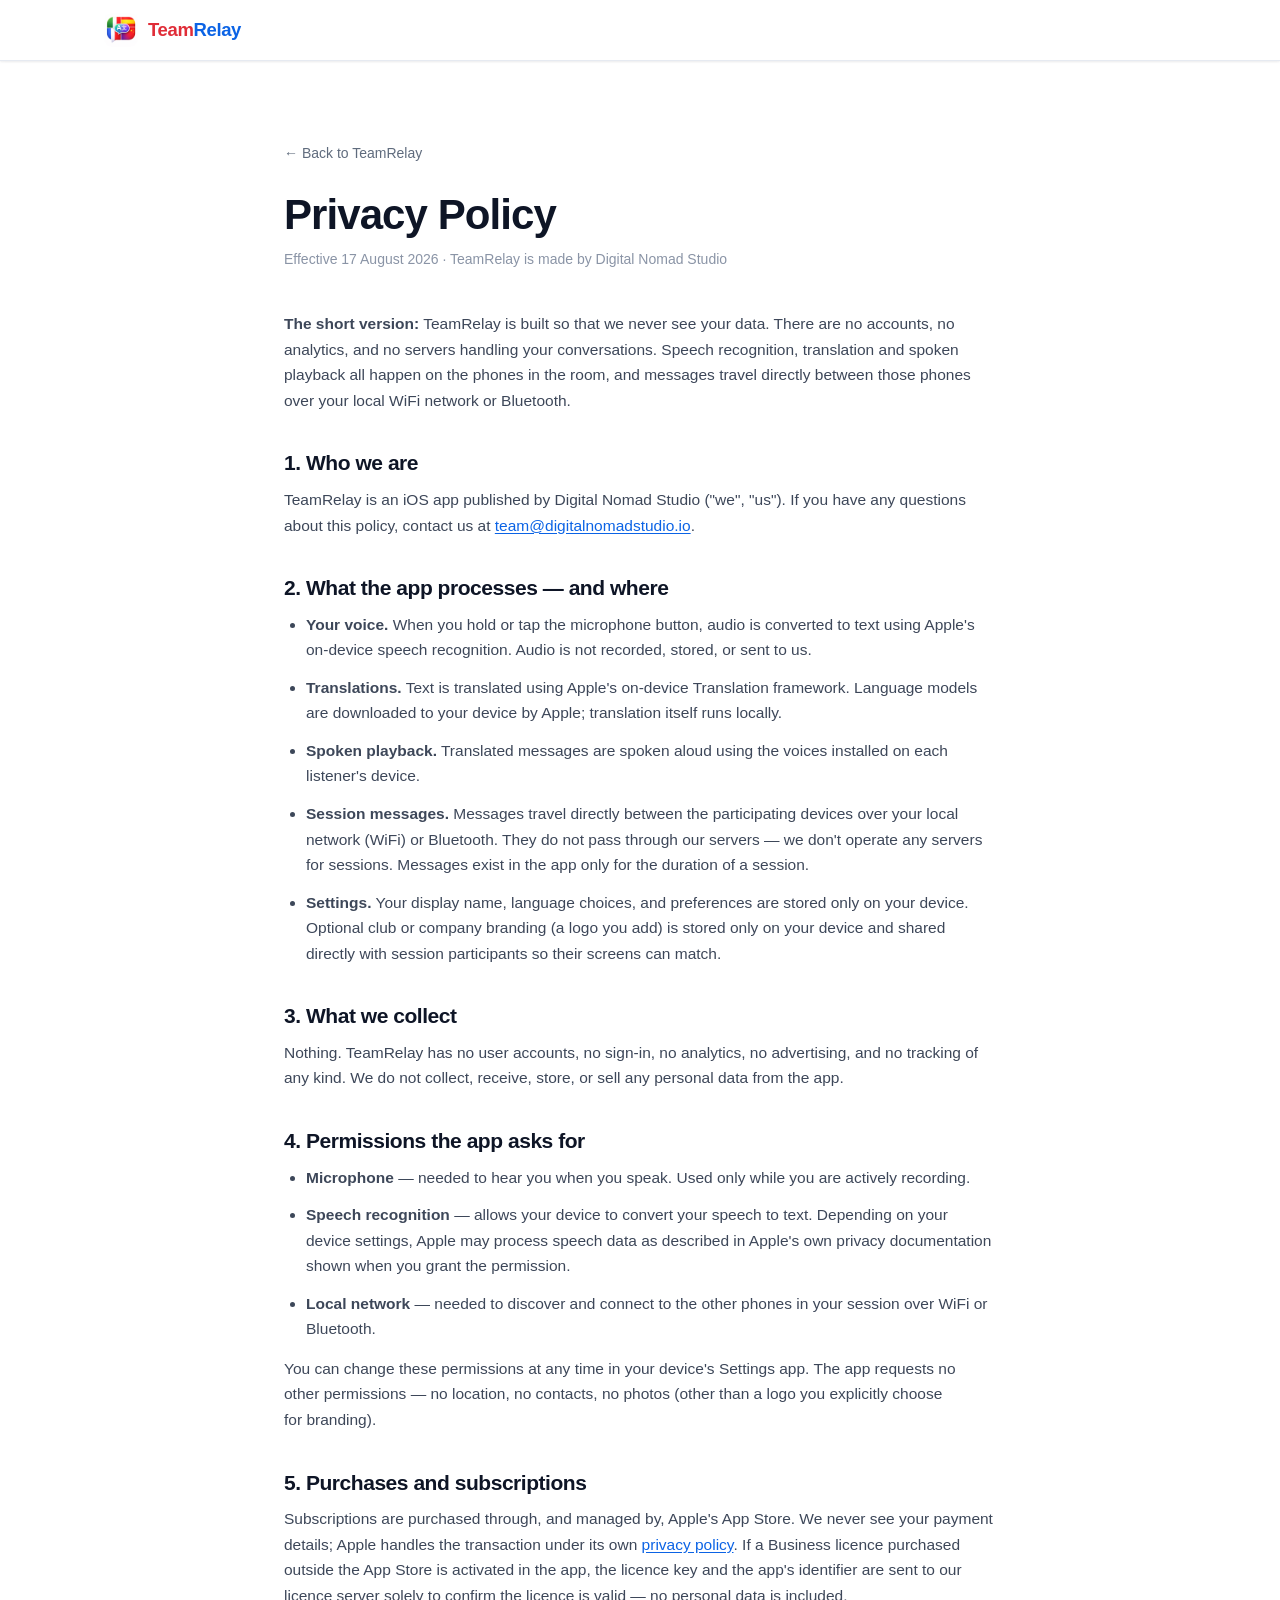
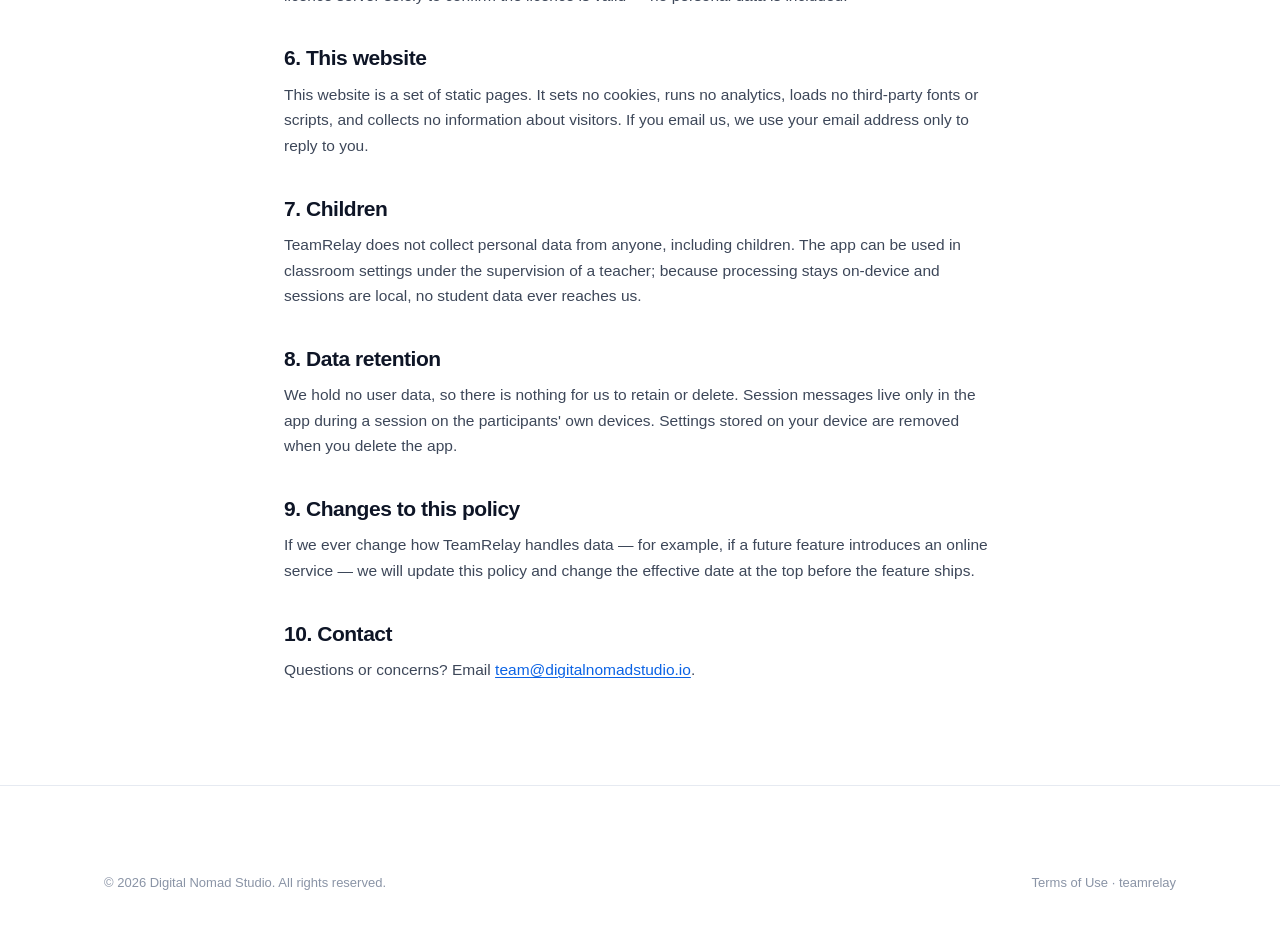
==== privacy/index.html @ 7de5aa89 "Light professional redesign with real app screenshots, privacy policy and terms Complete rebuild of " ====
<!DOCTYPE html>
<html lang="en">
<head>
    <meta charset="UTF-8">
    <meta name="viewport" content="width=device-width, initial-scale=1.0">
    <title>Privacy Policy — TeamRelay</title>
    <meta name="description" content="TeamRelay's privacy policy. TeamRelay processes speech, translation and voice entirely on-device and collects no personal data.">
    <meta name="theme-color" content="#ffffff">
    <link rel="canonical" href="https://digitalnomadstudio.io/teamrelay/privacy/">
    <link rel="icon" type="image/png" sizes="64x64" href="../assets/teamrelay-icon-64.png">
    <link rel="apple-touch-icon" href="../assets/teamrelay-icon-180.png">
    <link rel="stylesheet" href="../styles.css">
</head>
<body>
    <nav class="nav scrolled" aria-label="Main">
        <div class="nav-inner">
            <a href="../" class="brand" aria-label="TeamRelay home">
                <img src="../assets/teamrelay-icon-180.png" alt="" class="brand-mark" width="34" height="34">
                <span class="brand-name">Team<span class="brand-name-accent">Relay</span></span>
            </a>
        </div>
    </nav>

    <main class="legal">
        <a class="legal-back" href="../">← Back to TeamRelay</a>
        <h1>Privacy Policy</h1>
        <p class="legal-meta">Effective 17 August 2026 · TeamRelay is made by Digital Nomad Studio</p>

        <p><strong>The short version:</strong> TeamRelay is built so that we never see your data. There are no accounts, no analytics, and no servers handling your conversations. Speech recognition, translation and spoken playback all happen on the phones in the room, and messages travel directly between those phones over your local WiFi network or Bluetooth.</p>

        <h2>1. Who we are</h2>
        <p>TeamRelay is an iOS app published by Digital Nomad Studio ("we", "us"). If you have any questions about this policy, contact us at <a href="mailto:team@digitalnomadstudio.io">team@digitalnomadstudio.io</a>.</p>

        <h2>2. What the app processes — and where</h2>
        <ul>
            <li><strong>Your voice.</strong> When you hold or tap the microphone button, audio is converted to text using Apple's on-device speech recognition. Audio is not recorded, stored, or sent to us.</li>
            <li><strong>Translations.</strong> Text is translated using Apple's on-device Translation framework. Language models are downloaded to your device by Apple; translation itself runs locally.</li>
            <li><strong>Spoken playback.</strong> Translated messages are spoken aloud using the voices installed on each listener's device.</li>
            <li><strong>Session messages.</strong> Messages travel directly between the participating devices over your local network (WiFi) or Bluetooth. They do not pass through our servers — we don't operate any servers for sessions. Messages exist in the app only for the duration of a session.</li>
            <li><strong>Settings.</strong> Your display name, language choices, and preferences are stored only on your device. Optional club or company branding (a logo you add) is stored only on your device and shared directly with session participants so their screens can match.</li>
        </ul>

        <h2>3. What we collect</h2>
        <p>Nothing. TeamRelay has no user accounts, no sign-in, no analytics, no advertising, and no tracking of any kind. We do not collect, receive, store, or sell any personal data from the app.</p>

        <h2>4. Permissions the app asks for</h2>
        <ul>
            <li><strong>Microphone</strong> — needed to hear you when you speak. Used only while you are actively recording.</li>
            <li><strong>Speech recognition</strong> — allows your device to convert your speech to text. Depending on your device settings, Apple may process speech data as described in Apple's own privacy documentation shown when you grant the permission.</li>
            <li><strong>Local network</strong> — needed to discover and connect to the other phones in your session over WiFi or Bluetooth.</li>
        </ul>
        <p>You can change these permissions at any time in your device's Settings app. The app requests no other permissions — no location, no contacts, no photos (other than a logo you explicitly choose for branding).</p>

        <h2>5. Purchases and subscriptions</h2>
        <p>Subscriptions are purchased through, and managed by, Apple's App Store. We never see your payment details; Apple handles the transaction under its own <a href="https://www.apple.com/legal/privacy/">privacy policy</a>. If a Business licence purchased outside the App Store is activated in the app, the licence key and the app's identifier are sent to our licence server solely to confirm the licence is valid — no personal data is included.</p>

        <h2>6. This website</h2>
        <p>This website is a set of static pages. It sets no cookies, runs no analytics, loads no third-party fonts or scripts, and collects no information about visitors. If you email us, we use your email address only to reply to you.</p>

        <h2>7. Children</h2>
        <p>TeamRelay does not collect personal data from anyone, including children. The app can be used in classroom settings under the supervision of a teacher; because processing stays on-device and sessions are local, no student data ever reaches us.</p>

        <h2>8. Data retention</h2>
        <p>We hold no user data, so there is nothing for us to retain or delete. Session messages live only in the app during a session on the participants' own devices. Settings stored on your device are removed when you delete the app.</p>

        <h2>9. Changes to this policy</h2>
        <p>If we ever change how TeamRelay handles data — for example, if a future feature introduces an online service — we will update this policy and change the effective date at the top before the feature ships.</p>

        <h2>10. Contact</h2>
        <p>Questions or concerns? Email <a href="mailto:team@digitalnomadstudio.io">team@digitalnomadstudio.io</a>.</p>
    </main>

    <footer class="footer">
        <div class="container footer-bottom">
            <p>&copy; 2026 Digital Nomad Studio. All rights reserved.</p>
            <p><a href="../terms/">Terms of Use</a> · <a href="../">teamrelay</a></p>
        </div>
    </footer>
</body>
</html>
---- styles.css ----
/* ==========================================================================
   TeamRelay — marketing site (light, professional)
   No frameworks, no webfonts, no animation libraries. Content is fully
   readable with JavaScript disabled; reveals are a progressive enhancement.
   ========================================================================== */

:root {
    /* Brand */
    --red: #e02d38;
    --blue: #0b63e5;
    --blue-deep: #0a53bd;
    --teal: #0fb5c2;

    /* Ink & surfaces */
    --ink: #0e1526;
    --ink-2: #3d4759;
    --muted: #5f6b7d;
    --faint: #8a94a6;
    --bg: #ffffff;
    --soft: #f6f8fb;
    --line: #e6eaf1;
    --card: #ffffff;

    --grad-brand: linear-gradient(100deg, var(--red) 0%, #ff7a3d 45%, var(--blue) 100%);

    --font: -apple-system, BlinkMacSystemFont, 'Segoe UI', Roboto, 'Helvetica Neue', Arial, sans-serif;

    --r: 14px;
    --r-lg: 20px;
    --shadow-sm: 0 1px 2px rgba(14, 21, 38, 0.05), 0 1px 3px rgba(14, 21, 38, 0.04);
    --shadow: 0 10px 30px -12px rgba(14, 21, 38, 0.16);
    --maxw: 1120px;
}

/* ---------- Reset ---------- */
* { margin: 0; padding: 0; box-sizing: border-box; }
html { scroll-behavior: smooth; scroll-padding-top: 84px; -webkit-text-size-adjust: 100%; }
body {
    font-family: var(--font);
    color: var(--ink-2);
    background: var(--bg);
    line-height: 1.65;
    -webkit-font-smoothing: antialiased;
    text-rendering: optimizeLegibility;
}
img { max-width: 100%; display: block; }
a { color: inherit; text-decoration: none; }
button { font: inherit; color: inherit; background: none; border: 0; cursor: pointer; }
h1, h2, h3, h4 { color: var(--ink); line-height: 1.12; letter-spacing: -0.022em; font-weight: 700; text-wrap: balance; }
p { text-wrap: pretty; }
:focus-visible { outline: 2px solid var(--blue); outline-offset: 3px; border-radius: 4px; }
.visually-hidden {
    position: absolute; width: 1px; height: 1px; margin: -1px; padding: 0;
    overflow: hidden; clip: rect(0 0 0 0); white-space: nowrap; border: 0;
}
.skip-link {
    position: fixed; top: 10px; left: 10px; z-index: 300;
    background: var(--ink); color: #fff;
    padding: 10px 18px; border-radius: 100px;
    transform: translateY(-64px); transition: transform .2s;
}
.skip-link:focus { transform: none; }

.container { width: 100%; max-width: var(--maxw); margin: 0 auto; padding: 0 24px; }
.section { padding: clamp(72px, 10vw, 120px) 0; }
.section-soft { background: var(--soft); }

.section-head { max-width: 660px; margin: 0 auto clamp(40px, 6vw, 64px); text-align: center; }
.kicker {
    display: inline-block; font-size: 13px; font-weight: 700;
    letter-spacing: .1em; text-transform: uppercase;
    color: var(--blue); margin-bottom: 14px;
}
.section-title { font-size: clamp(28px, 4vw, 42px); margin-bottom: 14px; }
.section-sub { font-size: clamp(16px, 1.6vw, 18px); color: var(--muted); }
.grad-text {
    background: var(--grad-brand);
    -webkit-background-clip: text; background-clip: text; color: transparent;
}

/* ---------- Buttons ---------- */
.btn {
    display: inline-flex; align-items: center; justify-content: center; gap: 9px;
    font-weight: 600; font-size: 15.5px;
    padding: 13px 26px; border-radius: 100px; border: 1px solid transparent;
    transition: background .2s, border-color .2s, transform .2s, box-shadow .2s;
    white-space: nowrap;
}
.btn-primary { background: var(--blue); color: #fff; box-shadow: 0 6px 16px -8px rgba(11, 99, 229, 0.5); }
.btn-primary:hover { background: var(--blue-deep); transform: translateY(-1px); }
.btn-ghost { color: var(--ink); border-color: var(--line); background: var(--bg); }
.btn-ghost:hover { border-color: #cfd6e1; background: var(--soft); }
.btn-dark { background: var(--ink); color: #fff; }
.btn-dark:hover { background: #1c2740; transform: translateY(-1px); }
.btn-lg { padding: 15px 30px; font-size: 16px; }
.btn-sm { padding: 9px 20px; font-size: 14px; }
.btn-block { width: 100%; }

/* ---------- Nav ---------- */
.nav {
    position: fixed; inset: 0 0 auto 0; z-index: 200;
    background: rgba(255, 255, 255, 0.85);
    backdrop-filter: saturate(160%) blur(14px);
    -webkit-backdrop-filter: saturate(160%) blur(14px);
    border-bottom: 1px solid transparent;
    transition: border-color .25s, box-shadow .25s;
}
.nav.scrolled { border-bottom-color: var(--line); box-shadow: var(--shadow-sm); }
.nav-inner {
    max-width: var(--maxw); margin: 0 auto; padding: 13px 24px;
    display: flex; align-items: center; gap: 26px;
}
.brand { display: inline-flex; align-items: center; gap: 10px; }
.brand-mark { width: 34px; height: 34px; border-radius: 8px; }
.brand-name { font-size: 18.5px; font-weight: 800; letter-spacing: -0.02em; color: var(--red); }
.brand-name-accent { color: var(--blue); }
.nav-links { display: flex; gap: 26px; margin-left: 12px; }
.nav-links a { font-size: 14.5px; font-weight: 500; color: var(--ink-2); transition: color .2s; }
.nav-links a:hover { color: var(--ink); }
.nav-cta { margin-left: auto; }
.nav-toggle { display: none; margin-left: auto; flex-direction: column; gap: 5px; padding: 10px; }
.nav-toggle span { width: 22px; height: 2px; background: var(--ink); border-radius: 2px; transition: transform .3s, opacity .3s; }
.nav-toggle[aria-expanded="true"] span:nth-child(1) { transform: translateY(7px) rotate(45deg); }
.nav-toggle[aria-expanded="true"] span:nth-child(2) { opacity: 0; }
.nav-toggle[aria-expanded="true"] span:nth-child(3) { transform: translateY(-7px) rotate(-45deg); }
.nav-mobile {
    display: none; flex-direction: column; gap: 2px; padding: 4px 24px 20px;
    background: #fff; border-bottom: 1px solid var(--line);
}
.nav-mobile a { padding: 12px 4px; font-weight: 600; color: var(--ink-2); border-bottom: 1px solid var(--line); }
.nav-mobile a:last-child { border: 0; margin-top: 10px; color: #fff; }
.nav.open .nav-mobile { display: flex; }

/* ---------- Device frame ---------- */
.device {
    position: relative;
    background: linear-gradient(150deg, #33394a 0%, #14181f 62%);
    border-radius: 14% / 6.4%;
    padding: 2.7%;
    box-shadow: 0 24px 48px -20px rgba(14, 21, 38, 0.35), inset 0 0 0 1.5px rgba(255, 255, 255, 0.08);
}
.device-screen { position: relative; border-radius: 10.8% / 5%; overflow: hidden; background: #fff; container-type: inline-size; }
.device-screen img { width: 100%; height: auto; }
.phone-caption { margin-top: 14px; text-align: center; font-size: 13.5px; color: var(--muted); }
.phone-caption strong { display: block; font-size: 14px; color: var(--ink); font-weight: 600; }

/* ---------- Hero ---------- */
.hero { padding: 148px 0 clamp(64px, 8vw, 96px); text-align: center; }
.eyebrow {
    display: inline-flex; align-items: center; gap: 8px;
    font-size: 13px; font-weight: 600; color: var(--ink-2);
    padding: 7px 15px; border-radius: 100px;
    background: var(--soft); border: 1px solid var(--line);
    margin-bottom: 24px;
}
.eyebrow .dot { width: 7px; height: 7px; border-radius: 50%; background: #18b57c; }
.hero-title { font-size: clamp(36px, 5.6vw, 62px); font-weight: 800; letter-spacing: -0.03em; max-width: 820px; margin: 0 auto 20px; }
.hero-sub { font-size: clamp(16.5px, 1.7vw, 19px); color: var(--muted); max-width: 620px; margin: 0 auto 30px; }
.hero-cta { display: flex; flex-wrap: wrap; justify-content: center; gap: 12px; margin-bottom: 26px; }
.hero-badges { display: flex; flex-wrap: wrap; justify-content: center; gap: 8px; margin-bottom: clamp(44px, 6vw, 64px); }
.badge {
    display: inline-flex; align-items: center; gap: 7px;
    font-size: 13px; font-weight: 500; color: var(--ink-2);
    padding: 7px 13px; border-radius: 100px;
    background: var(--soft); border: 1px solid var(--line);
}
.badge svg { color: var(--blue); flex-shrink: 0; }

.hero-phones { display: flex; justify-content: center; align-items: flex-end; gap: clamp(18px, 3.5vw, 40px); }
.hero-phone { flex: 0 0 auto; }
.hero-phone.is-listener { width: clamp(150px, 17vw, 196px); }
.hero-phone.is-host { width: clamp(200px, 22vw, 250px); }

/* ---------- USP ---------- */
.usp-cards { display: grid; grid-template-columns: 1fr 1fr; gap: 20px; max-width: 900px; margin: 0 auto; }
.usp-card {
    background: var(--card); border: 1px solid var(--line); border-radius: var(--r-lg);
    padding: 34px 30px; text-align: center; box-shadow: var(--shadow-sm);
}
.usp-card-hero { border-color: rgba(11, 99, 229, 0.35); box-shadow: 0 14px 34px -18px rgba(11, 99, 229, 0.35); }
.usp-badge {
    display: inline-block; font-size: 11.5px; font-weight: 700; letter-spacing: .06em;
    text-transform: uppercase; padding: 6px 13px; border-radius: 100px;
    background: var(--soft); color: var(--muted); margin-bottom: 22px;
}
.usp-card-hero .usp-badge { background: var(--blue); color: #fff; }
.usp-diagram { display: flex; align-items: center; justify-content: center; gap: 12px; height: 54px; margin-bottom: 18px; }
.usp-node { font-size: 27px; line-height: 1; }
.usp-arrow { color: var(--faint); font-size: 22px; }
.usp-fan { display: flex; flex-direction: column; gap: 4px; }
.usp-ray { width: 26px; height: 3px; border-radius: 3px; background: var(--grad-brand); }
.usp-ray:nth-child(1) { transform: rotate(-13deg); }
.usp-ray:nth-child(3) { transform: rotate(13deg); }
.usp-flags { font-size: 19px; letter-spacing: 2px; }
.usp-card h3 { font-size: 21px; margin-bottom: 9px; }
.usp-card p { font-size: 15px; color: var(--muted); max-width: 360px; margin: 0 auto; }
.usp-card-hero p strong { color: var(--ink); }

/* ---------- Worlds (tabs) ---------- */
.worlds-tabs {
    display: flex; flex-wrap: wrap; justify-content: center; gap: 6px;
    margin: 0 auto clamp(32px, 4vw, 46px);
    background: var(--soft); border: 1px solid var(--line);
    border-radius: 100px; padding: 5px; width: max-content; max-width: 100%;
}
.worlds-tabs [role="tab"] {
    padding: 9px 18px; border-radius: 100px; min-height: 42px;
    font-size: 14px; font-weight: 600; color: var(--ink-2);
    transition: background .2s, color .2s, box-shadow .2s;
}
.worlds-tabs [role="tab"]:hover { color: var(--ink); }
.worlds-tabs [role="tab"][aria-selected="true"] {
    background: #fff; color: var(--ink); box-shadow: var(--shadow-sm);
    border: 1px solid var(--line);
}
.world-panel { display: grid; grid-template-columns: 0.85fr 1.15fr; gap: clamp(28px, 5vw, 60px); align-items: center; }
.world-panel[hidden] { display: none; }
.wp-copy h3 { font-size: clamp(24px, 3vw, 32px); margin-bottom: 13px; }
.wp-copy .wp-blurb { font-size: 16px; color: var(--muted); margin-bottom: 20px; max-width: 440px; }
.wp-quote {
    display: flex; gap: 11px; align-items: flex-start;
    font-size: 14.5px; color: var(--ink-2);
    padding: 12px 15px; border-radius: var(--r);
    background: var(--soft); border: 1px solid var(--line);
    margin-bottom: 9px; max-width: 430px;
}
.wp-quote .flag { font-size: 18px; line-height: 1.4; flex-shrink: 0; }
.wp-devices { display: flex; justify-content: center; align-items: flex-end; gap: clamp(14px, 2vw, 24px); }
.wp-devices figure { flex: 0 0 auto; margin: 0; }
.wp-host { width: clamp(180px, 20vw, 224px); }
.wp-listener { width: clamp(140px, 15vw, 176px); }

/* ---------- Playground ---------- */
.pg-controls {
    max-width: 860px; margin: 0 auto clamp(32px, 4vw, 48px);
    background: var(--card); border: 1px solid var(--line); border-radius: var(--r-lg);
    box-shadow: var(--shadow-sm);
    padding: 24px clamp(18px, 3vw, 28px);
    display: flex; flex-direction: column; gap: 18px;
}
.pg-row { display: flex; flex-wrap: wrap; align-items: center; gap: 8px; }
.pg-row-label {
    font-size: 12px; font-weight: 700; letter-spacing: .07em; text-transform: uppercase;
    color: var(--faint); flex: 0 0 100%;
}
.chip {
    padding: 9px 17px; border-radius: 100px; min-height: 42px;
    font-size: 14px; font-weight: 600; color: var(--ink-2);
    border: 1px solid var(--line); background: var(--bg);
    transition: border-color .2s, background .2s, color .2s;
}
.chip:hover { border-color: #cfd6e1; }
.chip[aria-checked="true"] { background: var(--ink); border-color: var(--ink); color: #fff; }
.pg-langs { display: flex; flex-wrap: wrap; gap: 14px 26px; }
.pg-langs label { display: inline-flex; align-items: center; gap: 9px; font-size: 14px; color: var(--ink-2); font-weight: 500; }
.pg-select {
    appearance: none; -webkit-appearance: none;
    background: var(--bg) url("data:image/svg+xml,%3Csvg xmlns='http://www.w3.org/2000/svg' width='12' height='8' viewBox='0 0 12 8'%3E%3Cpath d='M1 1l5 5 5-5' fill='none' stroke='%235f6b7d' stroke-width='2' stroke-linecap='round'/%3E%3C/svg%3E") no-repeat right 13px center;
    color: var(--ink); font: 600 14px var(--font);
    padding: 10px 38px 10px 15px; border-radius: 11px;
    border: 1px solid var(--line); min-height: 42px;
}
.pg-select:hover { border-color: #cfd6e1; }

.pg-stage { display: flex; justify-content: center; align-items: flex-start; gap: clamp(18px, 3.5vw, 44px); }
.pg-phone { position: relative; flex: 0 0 auto; margin: 0; }
.pg-host { width: clamp(190px, 21vw, 234px); }
.pg-listener { width: clamp(170px, 18.5vw, 210px); margin-top: 26px; }
.pg-pill {
    position: absolute; z-index: 5; left: 50%; transform: translateX(-50%);
    bottom: 23%;
    display: inline-flex; align-items: center; gap: 7px;
    max-width: 88%;
    padding: 7px 13px; border-radius: 100px;
    background: rgba(14, 21, 38, 0.92);
    font-size: clamp(10px, 3.8cqi, 12.5px); font-weight: 600; color: #fff;
    white-space: nowrap; overflow: hidden; text-overflow: ellipsis;
}
.pg-pill .pill-dot { width: 6px; height: 6px; border-radius: 50%; background: #ff5b5b; flex-shrink: 0; }
.pg-overlay { position: absolute; inset: 17.5% 5.5% auto; z-index: 4; }
.app-bubble {
    background: #fff; border-radius: 4cqi; padding: 4cqi;
    box-shadow: 0 1.5cqi 3cqi rgba(12, 19, 38, 0.09);
    color: #0c1326; text-align: left;
    font-family: var(--font);
}
.ab-head { display: flex; align-items: center; gap: 2cqi; margin-bottom: 2.6cqi; }
.ab-avatar {
    width: 7cqi; height: 7cqi; border-radius: 50%; flex-shrink: 0;
    display: grid; place-items: center;
    font-size: 3cqi; font-weight: 700;
    background: rgba(11, 99, 229, 0.12); color: #0b63e5;
}
.ab-avatar.neutral { background: rgba(108, 118, 137, 0.14); color: #6b7689; }
.ab-name { font-size: 3.7cqi; font-weight: 600; color: #0c1326; }
.ab-chip {
    font-size: 2.6cqi; font-weight: 500; color: #0b63e5;
    background: rgba(11, 99, 229, 0.1); padding: 0.8cqi 2cqi; border-radius: 100px;
}
.ab-chip[hidden] { display: none; }
.ab-time { margin-left: auto; font-size: 2.7cqi; color: #6b7689; }
.ab-body { display: flex; gap: 2cqi; align-items: flex-start; }
.ab-flag { font-size: 4.6cqi; line-height: 1.35; }
.ab-text { font-size: 4.1cqi; line-height: 1.4; color: #0c1326; }
.ab-orig { display: flex; align-items: center; justify-content: space-between; margin-top: 3cqi; font-size: 2.9cqi; color: #6b7689; }
.pg-speaker {
    display: inline-flex; align-items: center; gap: 7px;
    margin: 12px auto 0; padding: 9px 16px; min-height: 40px;
    border-radius: 100px; font-size: 13px; font-weight: 600;
    color: var(--ink); background: var(--bg); border: 1px solid var(--line);
    transition: border-color .2s, background .2s;
}
.pg-speaker:hover { border-color: #cfd6e1; background: var(--soft); }
.pg-speaker[aria-pressed="true"] { background: var(--blue); border-color: var(--blue); color: #fff; }
.pg-speaker[hidden] { display: none; }
.pg-listener-col { display: flex; flex-direction: column; align-items: center; }
.pg-note { text-align: center; margin-top: 26px; font-size: 13.5px; color: var(--faint); }

/* ---------- How it works ---------- */
.steps { display: grid; grid-template-columns: repeat(4, 1fr); gap: 24px; }
.step { text-align: center; padding: 0 4px; }
.step-num {
    width: 44px; height: 44px; border-radius: 50%; margin: 0 auto 16px;
    display: grid; place-items: center;
    font-weight: 700; font-size: 17px; color: var(--blue);
    background: #fff; border: 1.5px solid rgba(11, 99, 229, 0.35);
}
.step h3 { font-size: 17.5px; margin-bottom: 7px; }
.step p { font-size: 14px; color: var(--muted); margin-bottom: 18px; }
.step .device { width: min(158px, 70%); margin: 0 auto; }

/* ---------- Features ---------- */
.features-grid { display: grid; grid-template-columns: repeat(3, 1fr); gap: 20px; }
.feature-card {
    background: var(--card); border: 1px solid var(--line); border-radius: var(--r-lg);
    padding: 28px 26px; box-shadow: var(--shadow-sm);
    transition: transform .25s, box-shadow .25s;
}
.feature-card:hover { transform: translateY(-3px); box-shadow: var(--shadow); }
.feature-icon {
    width: 44px; height: 44px; border-radius: 12px; margin-bottom: 16px;
    display: grid; place-items: center; color: var(--blue);
    background: rgba(11, 99, 229, 0.09);
}
.feature-card h3 { font-size: 17.5px; margin-bottom: 7px; }
.feature-card p { font-size: 14.5px; color: var(--muted); }

/* ---------- Languages ---------- */
.lang-grid { display: grid; grid-template-columns: repeat(7, 1fr); gap: 12px; }
.lang-card {
    padding: 18px 8px; text-align: center; border-radius: var(--r);
    background: var(--card); border: 1px solid var(--line);
}
.lang-card .flag { font-size: 27px; line-height: 1; margin-bottom: 8px; }
.lang-card .l-name { font-size: 13px; font-weight: 600; color: var(--ink); }
.lang-card .l-native { font-size: 11.5px; color: var(--faint); margin-top: 1px; }

/* ---------- Pricing ---------- */
.price-grid { display: grid; grid-template-columns: repeat(3, 1fr); gap: 20px; align-items: stretch; max-width: 1000px; margin: 0 auto; }
.price-card {
    position: relative; display: flex; flex-direction: column;
    background: var(--card); border: 1px solid var(--line); border-radius: var(--r-lg);
    padding: 32px 28px; box-shadow: var(--shadow-sm);
}
.price-featured { border-color: rgba(11, 99, 229, 0.45); box-shadow: 0 18px 40px -20px rgba(11, 99, 229, 0.35); }
.price-flag {
    position: absolute; top: -12px; left: 50%; transform: translateX(-50%);
    font-size: 11.5px; font-weight: 700; letter-spacing: .04em; text-transform: uppercase;
    color: #fff; background: var(--blue); padding: 5px 14px; border-radius: 100px;
    white-space: nowrap;
}
.price-card h3 { font-size: 19px; margin-bottom: 7px; }
.price-tag { font-size: 29px; font-weight: 800; letter-spacing: -0.02em; color: var(--ink); }
.price-tag span { font-size: 14.5px; font-weight: 500; color: var(--faint); letter-spacing: 0; }
.price-blurb { font-size: 14px; color: var(--muted); margin: 11px 0 20px; }
.price-list { list-style: none; display: flex; flex-direction: column; gap: 12px; margin-bottom: 26px; flex: 1; }
.price-list li { position: relative; padding-left: 28px; font-size: 14.5px; color: var(--ink-2); }
.price-list li strong { color: var(--ink); }
.price-list li::before {
    content: ''; position: absolute; left: 0; top: 3px; width: 18px; height: 18px; border-radius: 50%;
    background: var(--blue);
    -webkit-mask: url("data:image/svg+xml,%3Csvg xmlns='http://www.w3.org/2000/svg' viewBox='0 0 24 24' fill='none' stroke='%23000' stroke-width='3.5' stroke-linecap='round' stroke-linejoin='round'%3E%3Cpolyline points='20 6 9 17 4 12'/%3E%3C/svg%3E") center/12px no-repeat, linear-gradient(#000 0 0);
    -webkit-mask-composite: xor; mask-composite: exclude;
}
.price-note { text-align: center; margin-top: 28px; font-size: 13.5px; color: var(--faint); }

/* ---------- Download ---------- */
.download-card {
    text-align: center;
    background: var(--soft); border: 1px solid var(--line);
    border-radius: var(--r-lg); padding: clamp(44px, 6vw, 72px) 28px;
}
.download-icon { width: 84px; height: 84px; border-radius: 20px; margin: 0 auto 24px; box-shadow: var(--shadow); }
.download-card h2 { font-size: clamp(26px, 3.6vw, 40px); margin-bottom: 14px; }
.download-card p { font-size: clamp(15.5px, 1.6vw, 18px); color: var(--muted); max-width: 520px; margin: 0 auto 28px; }
.appstore-btn {
    display: inline-flex; align-items: center; gap: 12px;
    background: var(--ink); color: #fff; padding: 13px 26px; border-radius: 14px;
    transition: transform .2s, background .2s;
}
.appstore-btn:hover { transform: translateY(-2px); background: #1c2740; }
.appstore-text { display: flex; flex-direction: column; align-items: flex-start; line-height: 1.15; text-align: left; }
.appstore-text small { font-size: 10.5px; font-weight: 500; }
.appstore-text strong { font-size: 19px; font-weight: 700; }
.download-meta { display: block; margin-top: 16px; font-size: 13px; color: var(--faint); }

/* ---------- Footer ---------- */
.footer { border-top: 1px solid var(--line); padding: 60px 0 32px; background: var(--bg); }
.footer-inner { display: grid; grid-template-columns: 1.4fr 2fr; gap: 44px; padding-bottom: 40px; border-bottom: 1px solid var(--line); }
.footer .brand-mark { width: 32px; height: 32px; }
.footer-tagline { margin: 14px 0 5px; font-size: 14.5px; color: var(--muted); }
.footer-by { font-size: 13.5px; color: var(--faint); }
.footer-by a { color: var(--muted); text-decoration: underline; text-underline-offset: 2px; }
.footer-cols { display: grid; grid-template-columns: repeat(3, 1fr); gap: 26px; }
.footer-col h4 { font-size: 12px; font-weight: 700; text-transform: uppercase; letter-spacing: .07em; color: var(--ink); margin-bottom: 14px; }
.footer-col a { display: block; font-size: 14px; color: var(--muted); padding: 5px 0; transition: color .2s; }
.footer-col a:hover { color: var(--ink); }
.footer-bottom { display: flex; flex-wrap: wrap; justify-content: space-between; gap: 10px; padding-top: 26px; font-size: 13px; color: var(--faint); }

/* ---------- Legal pages ---------- */
.legal { max-width: 760px; margin: 0 auto; padding: 140px 24px 90px; }
.legal h1 { font-size: clamp(30px, 4.5vw, 42px); margin-bottom: 10px; }
.legal .legal-meta { font-size: 14px; color: var(--faint); margin-bottom: 40px; }
.legal h2 { font-size: 21px; margin: 38px 0 12px; }
.legal p, .legal li { font-size: 15.5px; color: var(--ink-2); margin-bottom: 12px; }
.legal ul { padding-left: 22px; margin-bottom: 14px; }
.legal a { color: var(--blue); text-decoration: underline; text-underline-offset: 2px; }
.legal .legal-back { display: inline-block; margin-bottom: 26px; font-size: 14px; color: var(--muted); text-decoration: none; }
.legal .legal-back:hover { color: var(--ink); }

/* ---------- Reveal (progressive enhancement; JS adds html.js) ---------- */
html.js .reveal { opacity: 0; transform: translateY(14px); transition: opacity .55s ease, transform .55s ease; }
html.js .reveal.in { opacity: 1; transform: none; }
@media (prefers-reduced-motion: reduce) {
    html { scroll-behavior: auto; }
    html.js .reveal { opacity: 1; transform: none; transition: none; }
    *, *::before, *::after { animation-duration: 0.001ms !important; transition-duration: 0.001ms !important; }
}

/* ---------- Responsive ---------- */
@media (max-width: 920px) {
    .usp-cards { grid-template-columns: 1fr; max-width: 480px; }
    .world-panel { grid-template-columns: 1fr; gap: 30px; text-align: center; }
    .wp-copy .wp-blurb, .wp-quote { margin-left: auto; margin-right: auto; }
    .steps { grid-template-columns: repeat(2, 1fr); gap: 32px 22px; }
    .features-grid { grid-template-columns: repeat(2, 1fr); }
    .lang-grid { grid-template-columns: repeat(5, 1fr); }
    .price-grid { grid-template-columns: 1fr; max-width: 460px; }
    .price-featured { order: -1; }
    .footer-inner { grid-template-columns: 1fr; gap: 32px; }
}
@media (max-width: 720px) {
    .nav-links, .nav-cta { display: none; }
    .nav-toggle { display: flex; }
    .hero { padding-top: 118px; }
    .hero-cta { flex-direction: column; align-items: center; }
    .hero-cta .btn { width: 100%; max-width: 330px; }
    .hero-phone.is-listener { width: clamp(120px, 26vw, 160px); }
    .hero-phone.is-host { width: clamp(170px, 38vw, 210px); }
    .wp-devices .wp-listener:last-child { display: none; }
    .pg-stage { flex-wrap: wrap; }
    .pg-host { width: min(230px, 64vw); }
    .pg-listener { width: min(205px, 56vw); margin-top: 10px; }
    .features-grid { grid-template-columns: 1fr; }
    .lang-grid { grid-template-columns: repeat(3, 1fr); }
    .footer-cols { grid-template-columns: 1fr 1fr; }
}
@media (max-width: 460px) {
    .lang-grid { grid-template-columns: repeat(2, 1fr); }
    .hero-phones { gap: 12px; }
    .worlds-tabs { border-radius: 18px; }
}
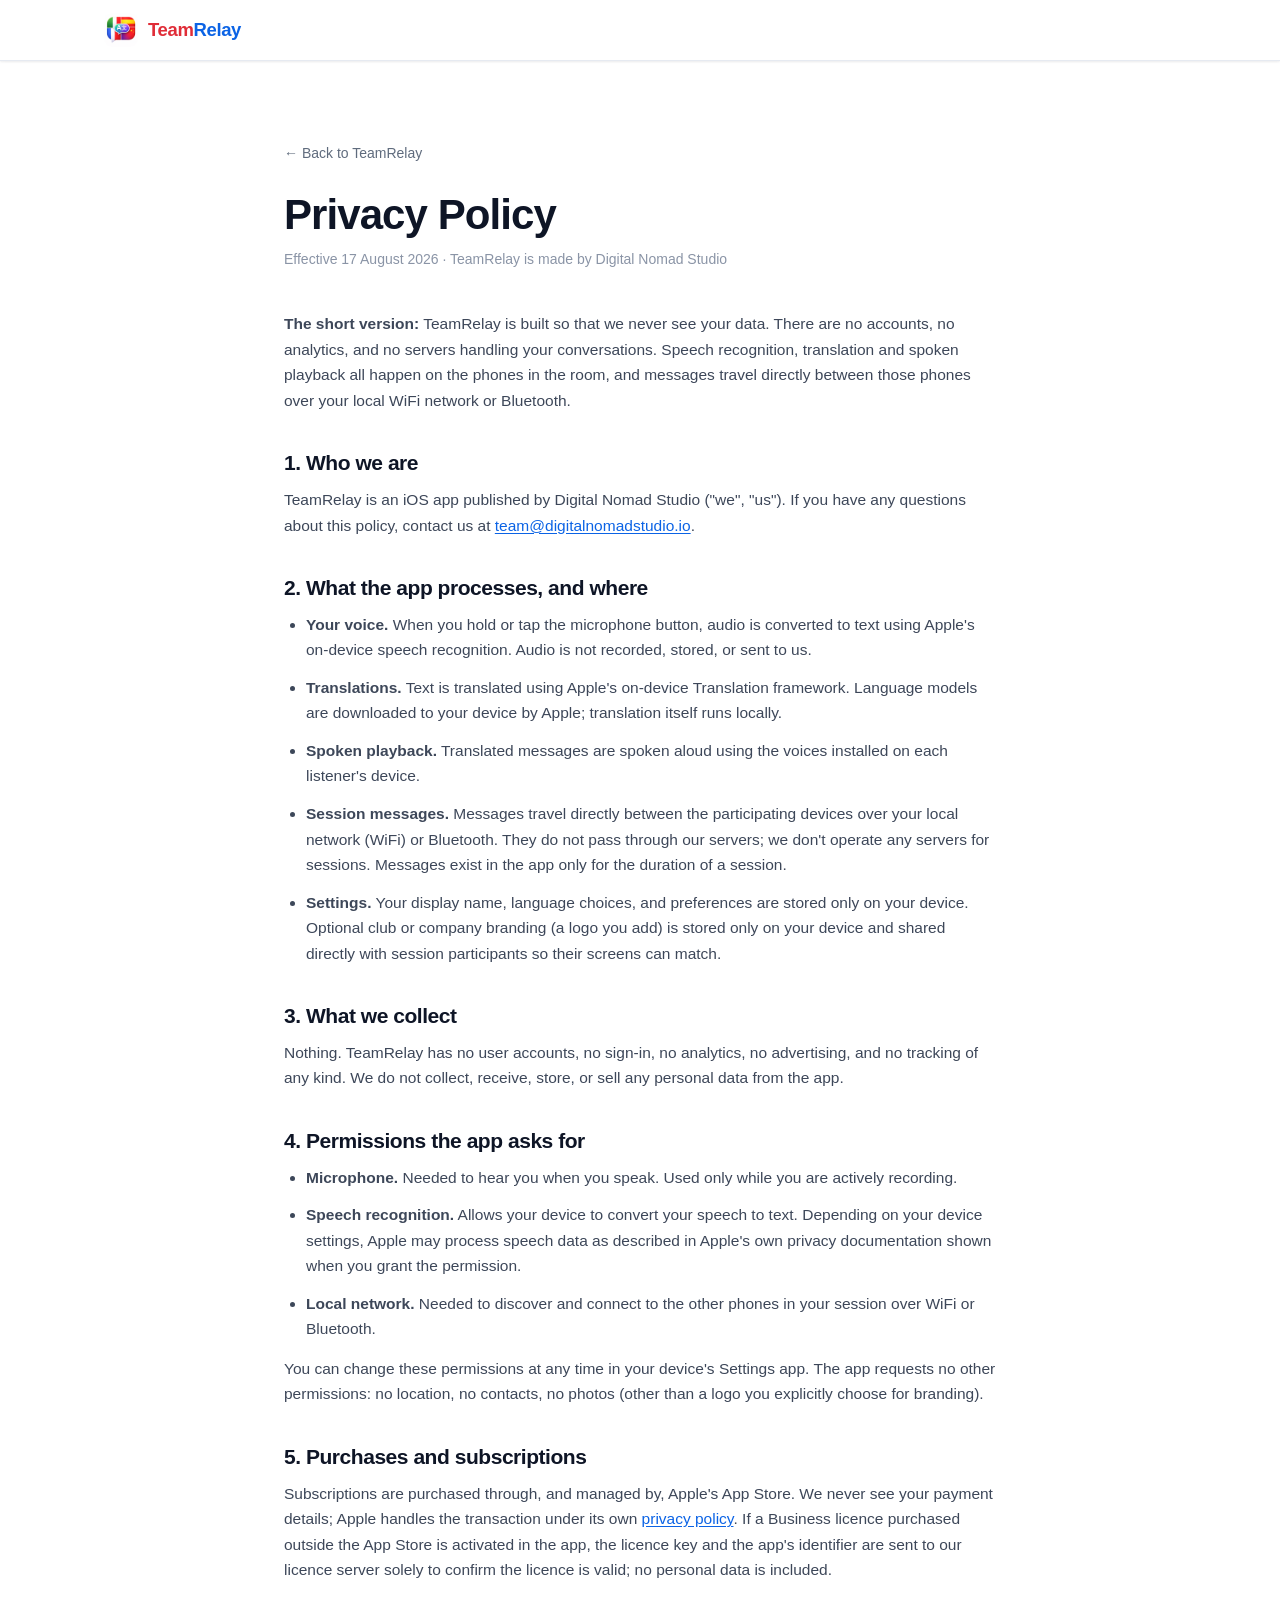
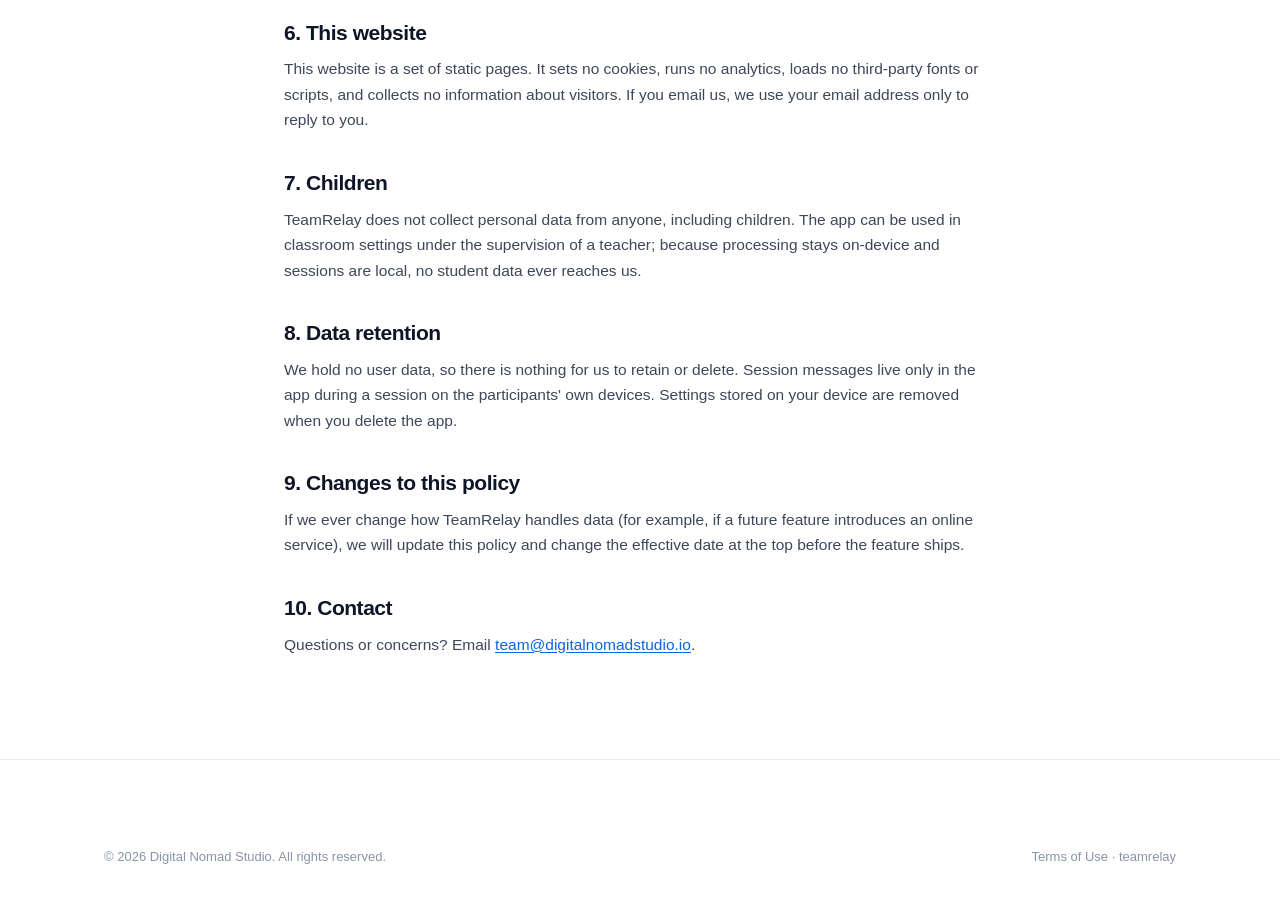
==== commit 16c64eb5: "Remove all em dashes from copy, legal pages, playground strings and screenshots Co-Authored-By: Clau" ====
--- a/privacy/index.html
+++ b/privacy/index.html
@@ -3,10 +3,10 @@
 <head>
     <meta charset="UTF-8">
     <meta name="viewport" content="width=device-width, initial-scale=1.0">
-    <title>Privacy Policy — TeamRelay</title>
+    <title>Privacy Policy · TeamRelay</title>
     <meta name="description" content="TeamRelay's privacy policy. TeamRelay processes speech, translation and voice entirely on-device and collects no personal data.">
     <meta name="theme-color" content="#ffffff">
-    <link rel="canonical" href="https://digitalnomadstudio.io/teamrelay/privacy/">
+    <link rel="canonical" href="https://www.teamrelay.com.au/privacy/">
     <link rel="icon" type="image/png" sizes="64x64" href="../assets/teamrelay-icon-64.png">
     <link rel="apple-touch-icon" href="../assets/teamrelay-icon-180.png">
     <link rel="stylesheet" href="../styles.css">
@@ -31,12 +31,12 @@
         <h2>1. Who we are</h2>
         <p>TeamRelay is an iOS app published by Digital Nomad Studio ("we", "us"). If you have any questions about this policy, contact us at <a href="mailto:team@digitalnomadstudio.io">team@digitalnomadstudio.io</a>.</p>
 
-        <h2>2. What the app processes — and where</h2>
+        <h2>2. What the app processes, and where</h2>
         <ul>
             <li><strong>Your voice.</strong> When you hold or tap the microphone button, audio is converted to text using Apple's on-device speech recognition. Audio is not recorded, stored, or sent to us.</li>
             <li><strong>Translations.</strong> Text is translated using Apple's on-device Translation framework. Language models are downloaded to your device by Apple; translation itself runs locally.</li>
             <li><strong>Spoken playback.</strong> Translated messages are spoken aloud using the voices installed on each listener's device.</li>
-            <li><strong>Session messages.</strong> Messages travel directly between the participating devices over your local network (WiFi) or Bluetooth. They do not pass through our servers — we don't operate any servers for sessions. Messages exist in the app only for the duration of a session.</li>
+            <li><strong>Session messages.</strong> Messages travel directly between the participating devices over your local network (WiFi) or Bluetooth. They do not pass through our servers; we don't operate any servers for sessions. Messages exist in the app only for the duration of a session.</li>
             <li><strong>Settings.</strong> Your display name, language choices, and preferences are stored only on your device. Optional club or company branding (a logo you add) is stored only on your device and shared directly with session participants so their screens can match.</li>
         </ul>
 
@@ -45,14 +45,14 @@
 
         <h2>4. Permissions the app asks for</h2>
         <ul>
-            <li><strong>Microphone</strong> — needed to hear you when you speak. Used only while you are actively recording.</li>
-            <li><strong>Speech recognition</strong> — allows your device to convert your speech to text. Depending on your device settings, Apple may process speech data as described in Apple's own privacy documentation shown when you grant the permission.</li>
-            <li><strong>Local network</strong> — needed to discover and connect to the other phones in your session over WiFi or Bluetooth.</li>
+            <li><strong>Microphone.</strong> Needed to hear you when you speak. Used only while you are actively recording.</li>
+            <li><strong>Speech recognition.</strong> Allows your device to convert your speech to text. Depending on your device settings, Apple may process speech data as described in Apple's own privacy documentation shown when you grant the permission.</li>
+            <li><strong>Local network.</strong> Needed to discover and connect to the other phones in your session over WiFi or Bluetooth.</li>
         </ul>
-        <p>You can change these permissions at any time in your device's Settings app. The app requests no other permissions — no location, no contacts, no photos (other than a logo you explicitly choose for branding).</p>
+        <p>You can change these permissions at any time in your device's Settings app. The app requests no other permissions: no location, no contacts, no photos (other than a logo you explicitly choose for branding).</p>
 
         <h2>5. Purchases and subscriptions</h2>
-        <p>Subscriptions are purchased through, and managed by, Apple's App Store. We never see your payment details; Apple handles the transaction under its own <a href="https://www.apple.com/legal/privacy/">privacy policy</a>. If a Business licence purchased outside the App Store is activated in the app, the licence key and the app's identifier are sent to our licence server solely to confirm the licence is valid — no personal data is included.</p>
+        <p>Subscriptions are purchased through, and managed by, Apple's App Store. We never see your payment details; Apple handles the transaction under its own <a href="https://www.apple.com/legal/privacy/">privacy policy</a>. If a Business licence purchased outside the App Store is activated in the app, the licence key and the app's identifier are sent to our licence server solely to confirm the licence is valid; no personal data is included.</p>
 
         <h2>6. This website</h2>
         <p>This website is a set of static pages. It sets no cookies, runs no analytics, loads no third-party fonts or scripts, and collects no information about visitors. If you email us, we use your email address only to reply to you.</p>
@@ -64,7 +64,7 @@
         <p>We hold no user data, so there is nothing for us to retain or delete. Session messages live only in the app during a session on the participants' own devices. Settings stored on your device are removed when you delete the app.</p>
 
         <h2>9. Changes to this policy</h2>
-        <p>If we ever change how TeamRelay handles data — for example, if a future feature introduces an online service — we will update this policy and change the effective date at the top before the feature ships.</p>
+        <p>If we ever change how TeamRelay handles data (for example, if a future feature introduces an online service), we will update this policy and change the effective date at the top before the feature ships.</p>
 
         <h2>10. Contact</h2>
         <p>Questions or concerns? Email <a href="mailto:team@digitalnomadstudio.io">team@digitalnomadstudio.io</a>.</p>
--- a/styles.css
+++ b/styles.css
@@ -1,5 +1,5 @@
 /* ==========================================================================
-   TeamRelay — marketing site (light, professional)
+   TeamRelay: marketing site (light, professional)
    No frameworks, no webfonts, no animation libraries. Content is fully
    readable with JavaScript disabled; reveals are a progressive enhancement.
    ========================================================================== */
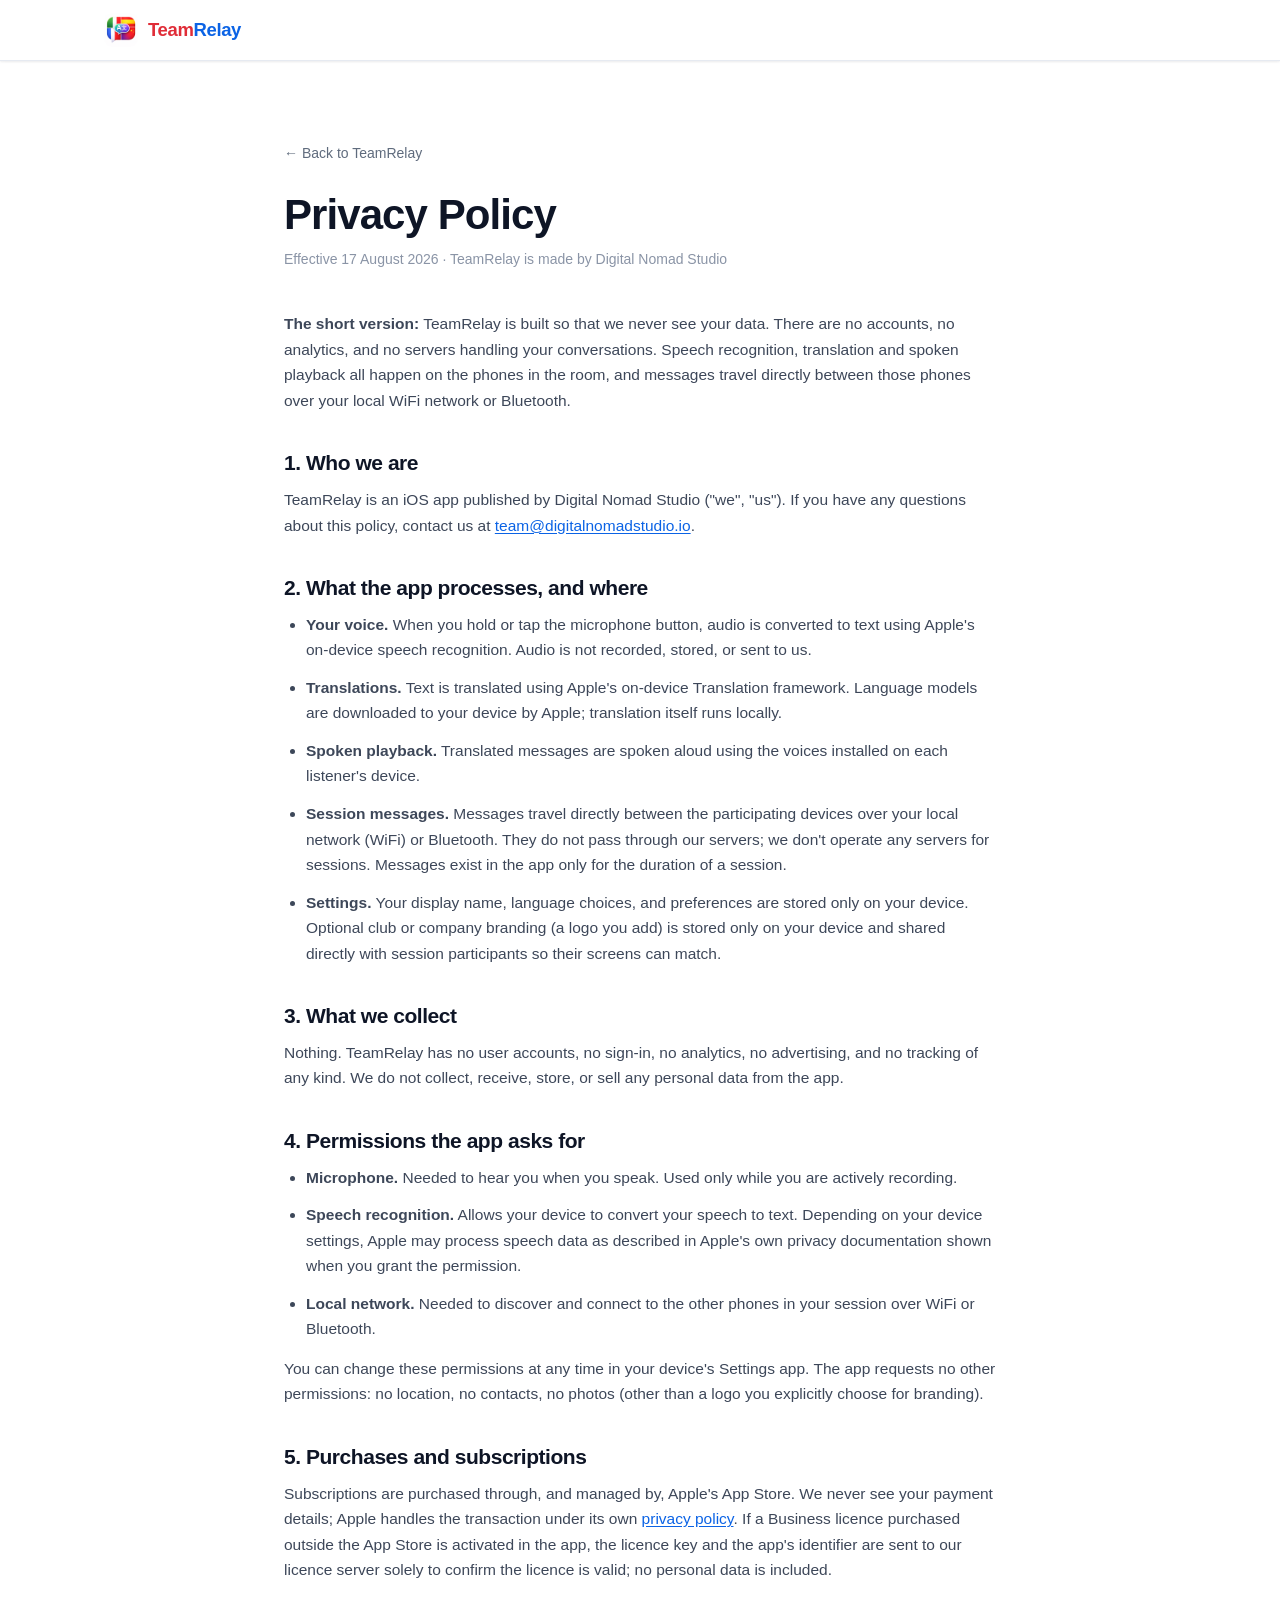
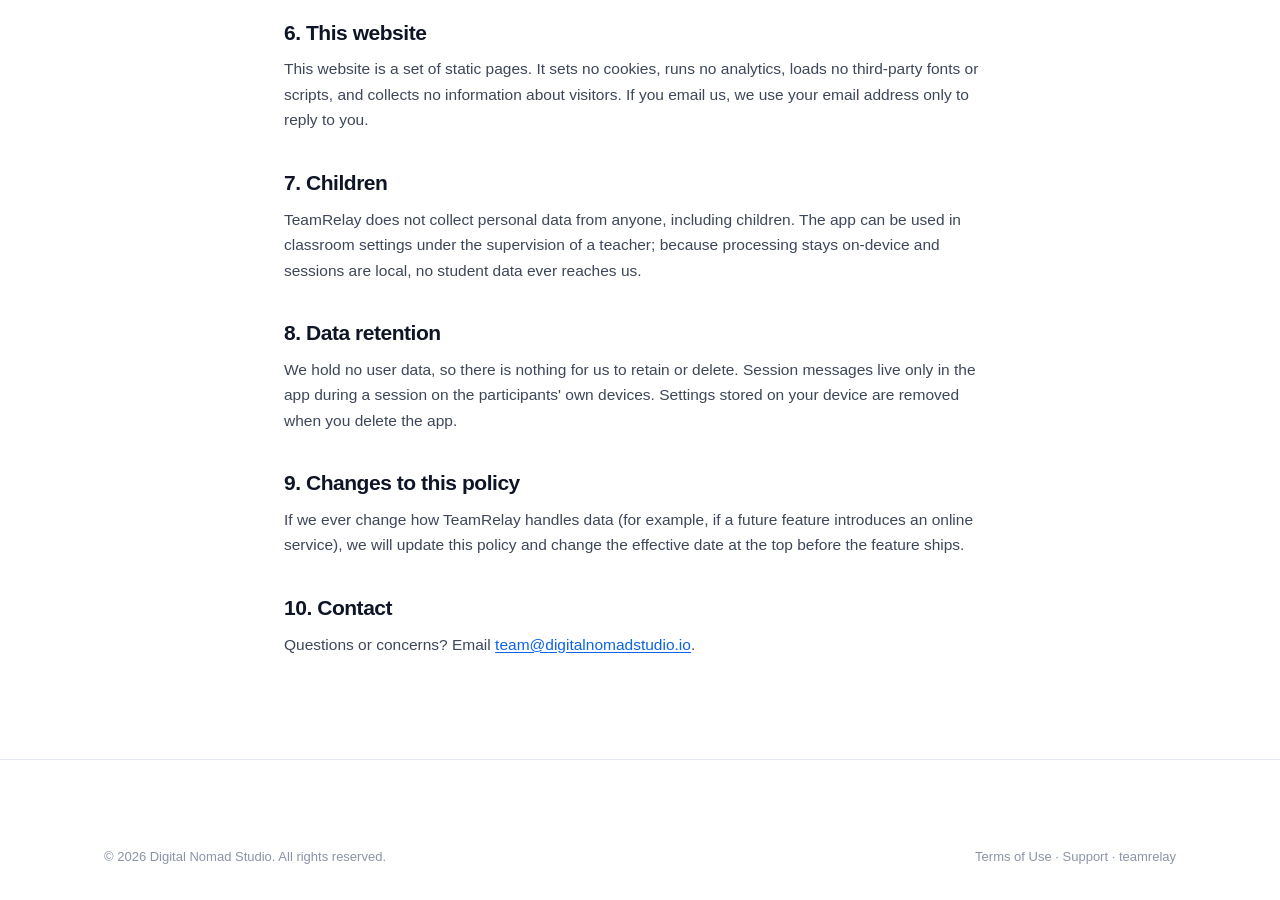
==== commit f3d2f6a5: "Add support page for App Store review (setup, troubleshooting, subscriptions, contact) Co-Authored-B" ====
--- a/privacy/index.html
+++ b/privacy/index.html
@@ -73,7 +73,7 @@
     <footer class="footer">
         <div class="container footer-bottom">
             <p>&copy; 2026 Digital Nomad Studio. All rights reserved.</p>
-            <p><a href="../terms/">Terms of Use</a> · <a href="../">teamrelay</a></p>
+            <p><a href="../terms/">Terms of Use</a> · <a href="../support/">Support</a> · <a href="../">teamrelay</a></p>
         </div>
     </footer>
 </body>
